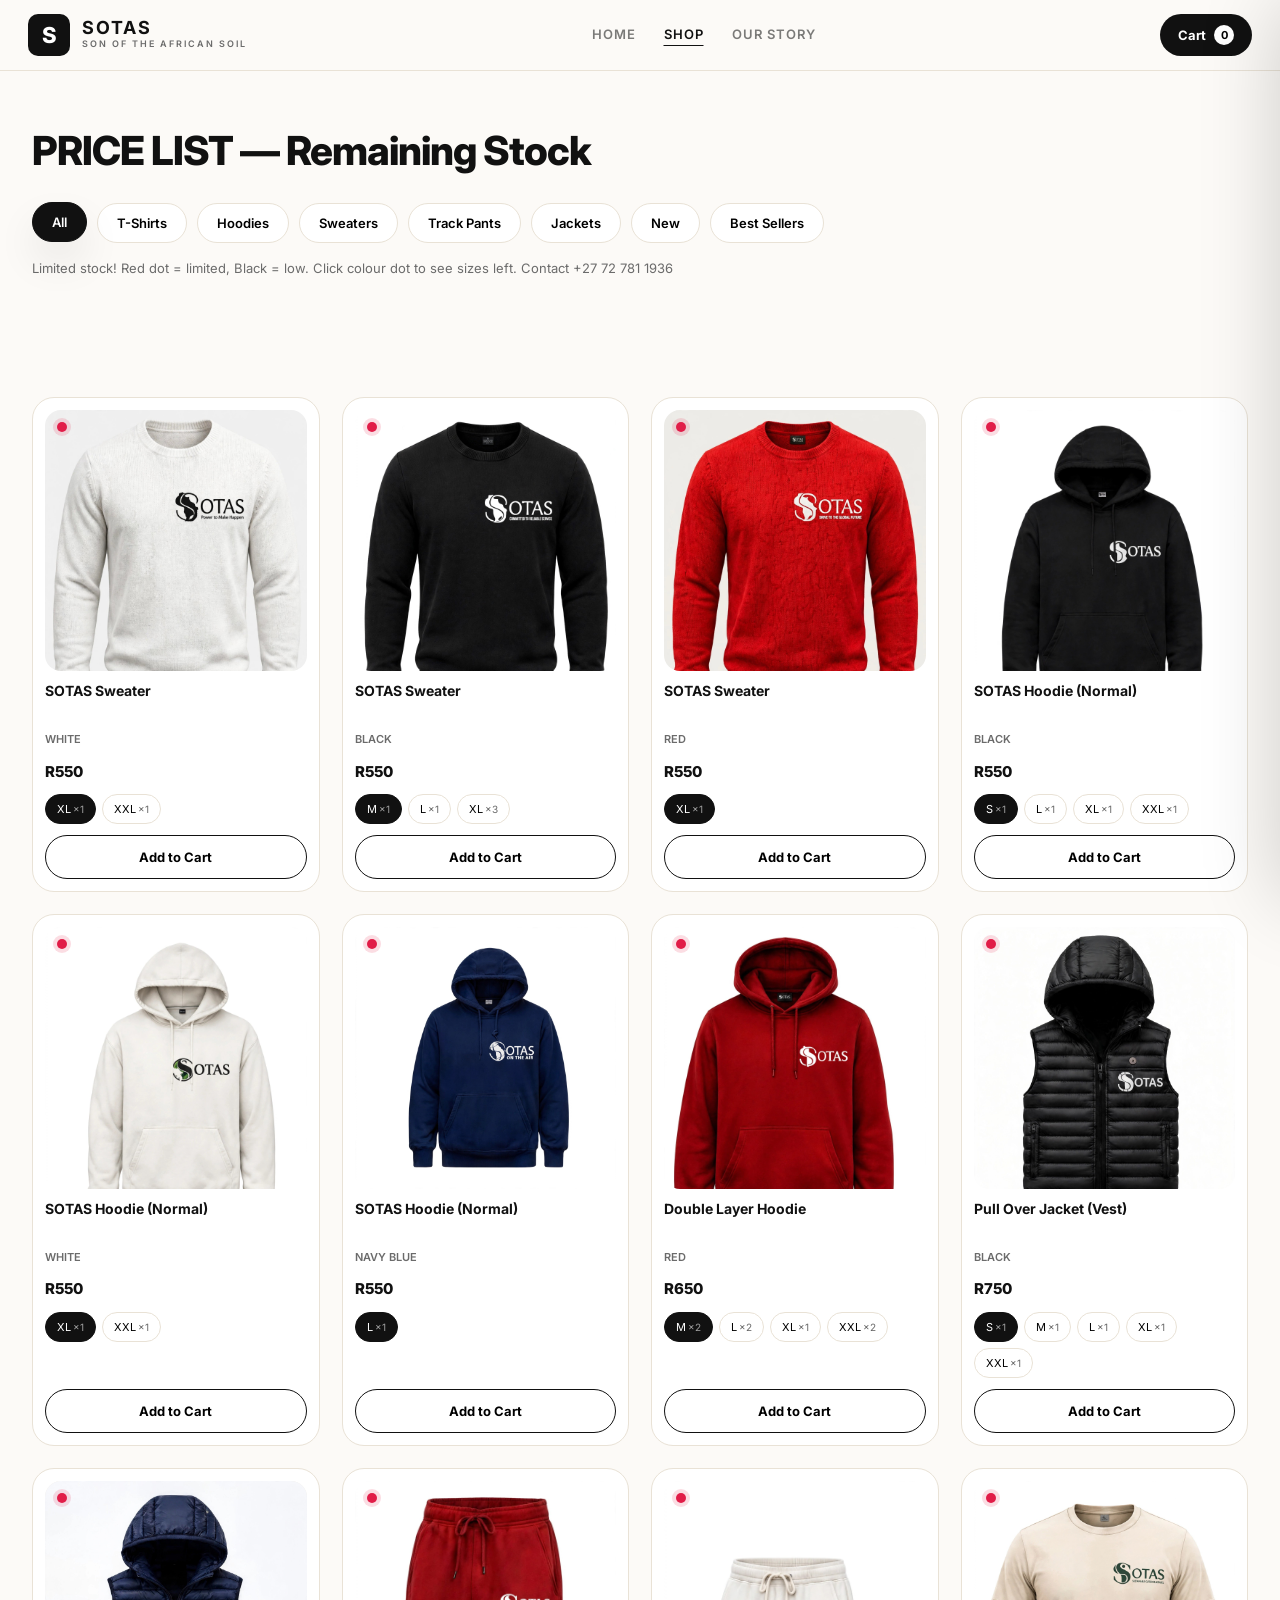
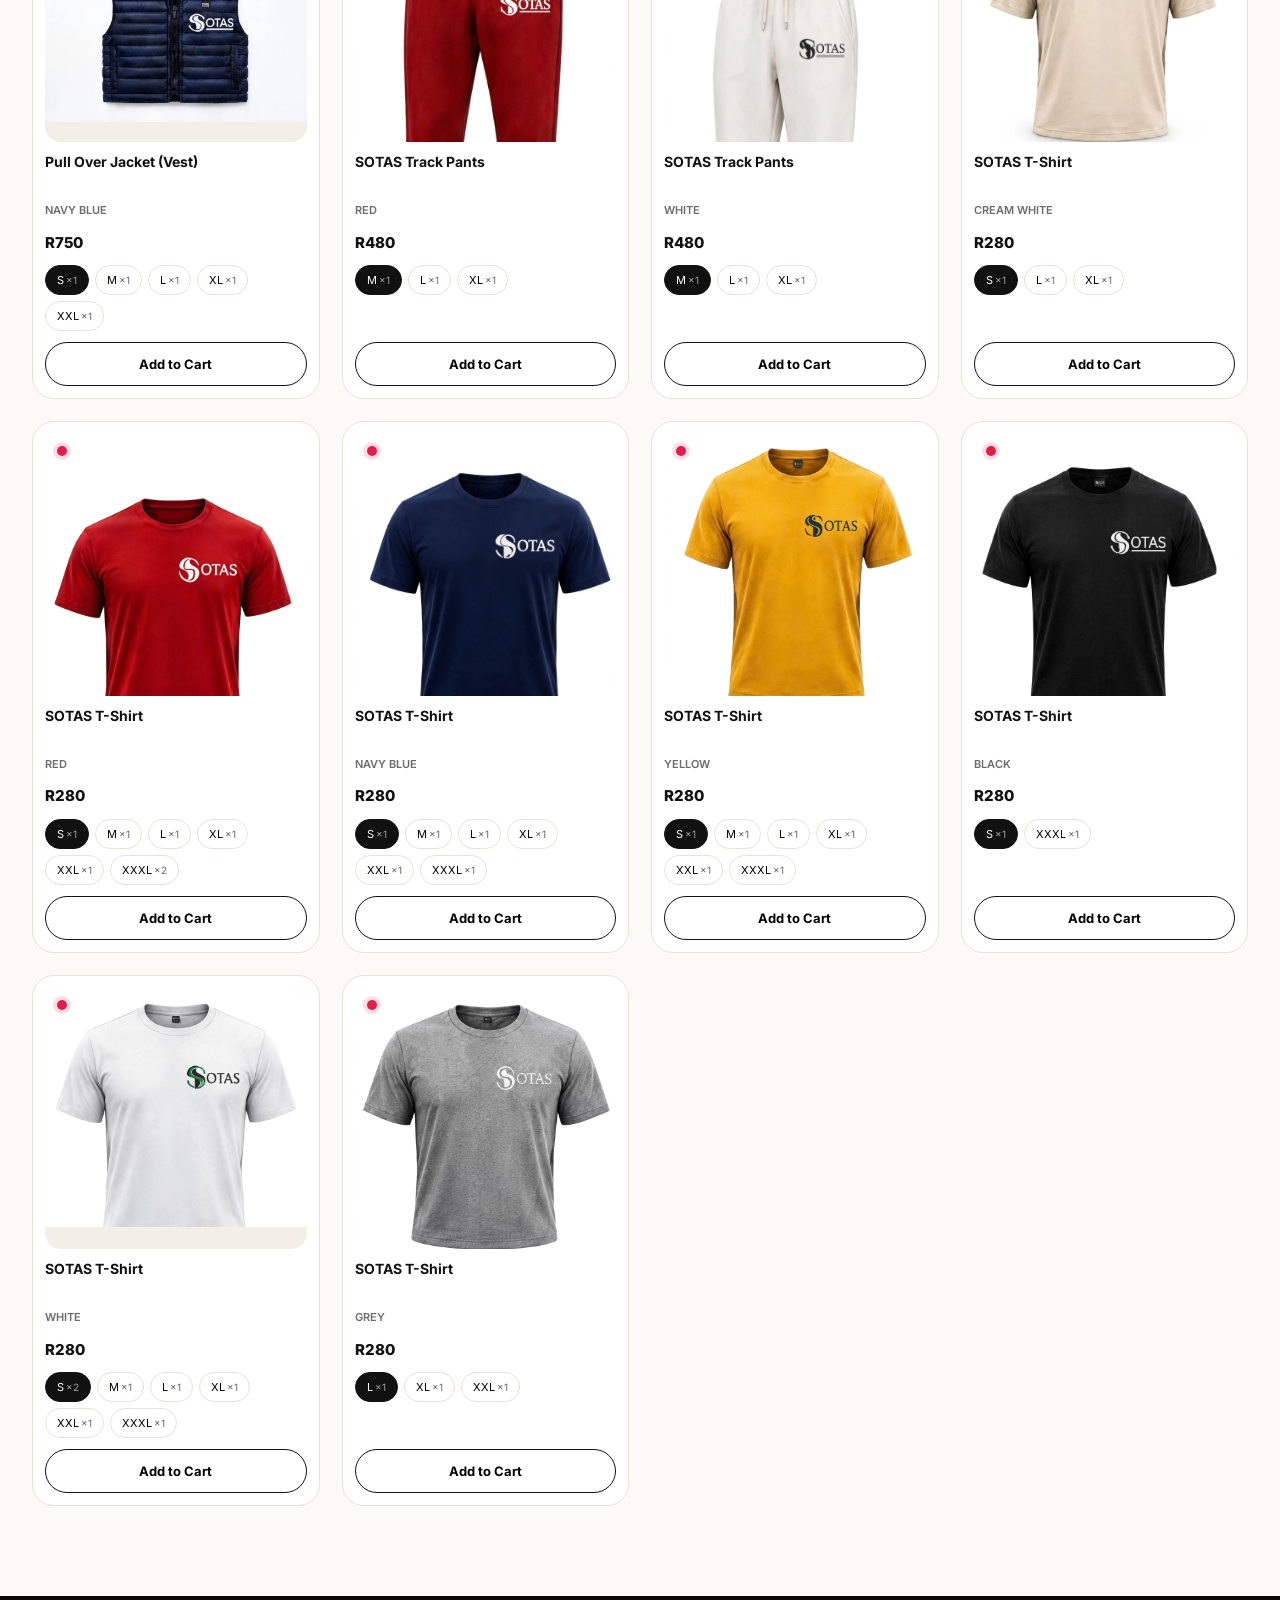
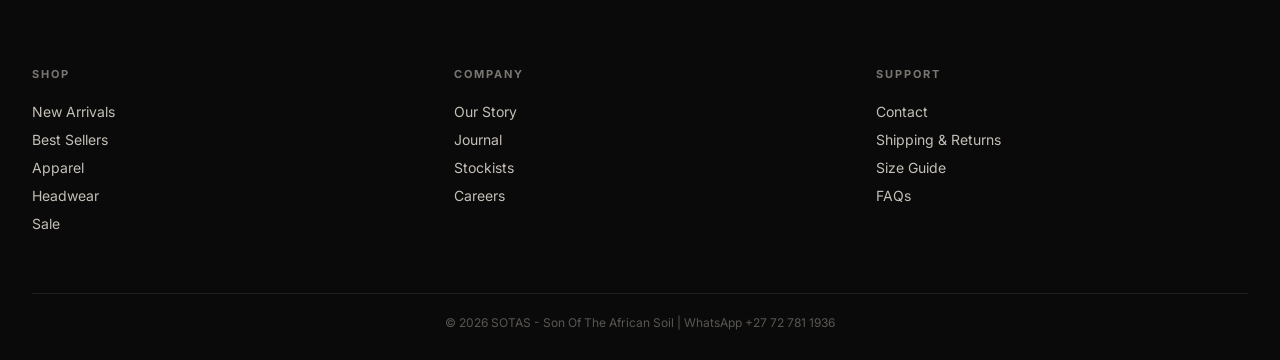
==== shop.html @ 0869ca59 "first commit" ====
<!DOCTYPE html>
<html lang="en">
<head>
<meta charset="UTF-8">
<meta name="viewport" content="width=device-width, initial-scale=1.0">
<title>Shop | SOTAS</title>
<link rel="stylesheet" href="css/styles.css">
<link href="https://fonts.googleapis.com/css2?family=Inter:wght@400;600;800&display=swap" rel="stylesheet">
</head>
<body>
<header class="navbar">
<div class="logo"><span class="logo-s">S</span><div><h1>SOTAS</h1><p>SON OF THE AFRICAN SOIL</p></div></div>
<nav><a href="index.html">Home</a><a href="shop.html" class="active">Shop</a><a href="index.html#story">Our Story</a></nav>
<button id="cartBtn" class="cart-btn">Cart <span id="cartCount">0</span></button>
</header>

<section class="shop-header">
<h2>PRICE LIST — Remaining Stock</h2>
<div class="filters">
<button class="filter-btn active" data-filter="all">All</button>
<button class="filter-btn" data-filter="tshirt">T-Shirts</button>
<button class="filter-btn" data-filter="hoodie">Hoodies</button>
<button class="filter-btn" data-filter="sweater">Sweaters</button>
<button class="filter-btn" data-filter="track">Track Pants</button>
<button class="filter-btn" data-filter="jacket">Jackets</button>
<button class="filter-btn" data-filter="new">New</button>
<button class="filter-btn" data-filter="best">Best Sellers</button>
</div>
<p class="stock-note">Limited stock! Red dot = limited, Black = low. Click colour dot to see sizes left. Contact +27 72 781 1936</p>
</section>

<section class="section"><div id="shopGrid" class="product-grid"></div></section>

<footer class="footer">
<div class="footer-grid">
<div><h4>SHOP</h4><button data-shop="new">New Arrivals</button><button data-shop="best">Best Sellers</button><button data-shop="apparel">Apparel</button><button data-shop="headwear">Headwear</button><button data-shop="sale">Sale</button></div>
<div><h4>COMPANY</h4><button data-company="story">Our Story</button><button data-company="journal">Journal</button><button data-company="stockists">Stockists</button><button data-company="careers">Careers</button></div>
<div><h4>SUPPORT</h4><button data-support="contact">Contact</button><button data-support="shipping">Shipping & Returns</button><button data-support="size">Size Guide</button><button data-support="faq" class="gold">FAQs</button></div>
</div>
<div class="footer-bottom"><p>© 2026 SOTAS - Son Of The African Soil | WhatsApp +27 72 781 1936</p></div>
</footer>

<div id="cartDrawer" class="cart-drawer">
<div class="cart-header"><h3>Your Cart</h3><button id="closeCart">✕</button></div>
<div class="cart-scroll"><div id="cartItems"></div></div>
<div class="cart-footer">
<div class="cart-total"><span>Total:</span><span id="cartTotal">R0</span></div>
<form id="checkoutForm" class="cart-form">
<h4>Customer Details</h4>
<input type="text" id="custName" placeholder="Full Name" required>
<input type="tel" id="custPhone" placeholder="Phone / WhatsApp" required>
<input type="email" id="custEmail" placeholder="Email" required>
<h4>Shipping</h4>
<input type="text" id="shipAddress" placeholder="Street Address" required>
<input type="text" id="shipCity" placeholder="City" required>
<select id="shipProvince" required><option value="">Province</option><option>Gauteng</option><option>Limpopo</option><option>Western Cape</option><option>KZN</option><option>Eastern Cape</option><option>Free State</option><option>Mpumalanga</option><option>North West</option><option>Northern Cape</option></select>
<input type="text" id="shipCode" placeholder="Postal Code" required>
<select id="shipMethod" required><option value="standard">Standard R80</option><option value="express">Express R150</option><option value="collect">Collect Free</option></select>
<button type="submit" class="btn-primary" style="width:100%">Place Order</button>
</form>
</div>
</div>
<div id="overlay" class="overlay"></div>

<script src="js/data.js"></script>
<script src="js/cart.js"></script>
<script src="js/app.js"></script>
</body>
</html>
---- css/styles.css ----
:root{
--bg:#fcfaf7;
--black:#111111;
--muted:#6b6b6b;
--line:#e9e2d6;
--gold:#c9a227;
--red:#e11d48;
--radius:20px;
--radius-lg:32px;
--shadow:0 20px 40px rgba(0,0,0,.08);
--shadow-lg:0 30px 80px rgba(0,0,0,.18);
}
*{box-sizing:border-box;margin:0;padding:0}
html{scroll-behavior:smooth}
body{
font-family:'Inter',system-ui,Arial,sans-serif;
background:var(--bg);
color:var(--black);
line-height:1.5;
overflow-x:hidden;
-webkit-font-smoothing:antialiased;
}
a{color:inherit;text-decoration:none;cursor:pointer}
button{font-family:inherit;cursor:pointer;border:0;background:none}
img{width:100%;display:block;object-fit:cover}

/* NAV */
.navbar{
position:sticky;top:0;z-index:50;
display:flex;align-items:center;justify-content:space-between;
padding:14px 28px;
background:rgba(252,250,247,.88);
backdrop-filter:blur(18px) saturate(1.2);
border-bottom:1px solid var(--line);
transition:.25s;
}
.navbar.scrolled{box-shadow:0 12px 40px rgba(0,0,0,.06)}
.logo{display:flex;align-items:center;gap:12px}
.logo-s{
width:42px;height:42px;display:grid;place-items:center;
background:var(--black);color:#fff;font-weight:800;font-size:22px;border-radius:10px;
}
.logo h1{font-size:18px;letter-spacing:2px;line-height:1}
.logo p{font-size:9px;letter-spacing:2px;color:var(--muted);font-weight:600}
.navbar nav{display:flex;gap:28px}
.navbar nav a{font-size:13px;font-weight:600;letter-spacing:1px;text-transform:uppercase;opacity:.55;transition:.2s}
.navbar nav a.active,.navbar nav a:hover{opacity:1;text-decoration:underline;text-underline-offset:6px}
.cart-btn{
background:var(--black);color:#fff;
padding:11px 18px;border-radius:999px;font-weight:700;font-size:13px;
display:flex;gap:8px;align-items:center;transition:.2s
}
.cart-btn:hover{transform:translateY(-1px);box-shadow:var(--shadow)}
#cartCount{background:#fff;color:#000;min-width:20px;height:20px;border-radius:999px;display:grid;place-items:center;font-size:11px}

.hero{
position:relative;
display:flex;
align-items:center;
min-height:88vh;
padding:0;
margin:0;
max-width:100%;
background-color:#000;
background-image:url('../images/sotas-single-bg.jpg');
background-position:center center;
background-size:85% auto;
background-repeat:no-repeat;
overflow:hidden;
isolation:isolate;
}
.hero::before{
content:"";
position:absolute;
inset:0;
background:linear-gradient(90deg, rgba(0,0,0,.82) 0%, rgba(0,0,0,.55) 50%, rgba(0,0,0,.15) 100%);
z-index:0;
pointer-events:none;
}
.hero-text{
position:relative;
z-index:2;
max-width:1280px;
width:100%;
margin:0 auto;
padding:100px 32px 70px;
}
.hero-visual{display:none !important}
.hero-img{display:none !important}
.navbar{
position:sticky;
top:0;
z-index:100;
background:rgba(252,250,247,.97) !important;
}
.hero-text h2{color:#fff !important;font-size:68px;line-height:.88;font-weight:800;letter-spacing:-2.5px;margin-top:18px}
.hero-text h2 span{color:#b8b3a8 !important;display:block;font-size:44px}
.hero-text .desc{color:#d8d3ca !important}
.hero-text .pill{background:rgba(255,255,255,.1);border-color:rgba(255,255,255,.18);color:#e9e2d6}
.hero-text .tag{background:rgba(255,255,255,.08);border-color:rgba(255,255,255,.14);color:#9a9590}
.hero-text .btn-primary{background:#fff !important;color:#111 !important;position:relative;z-index:3}
.hero-text .btn-outline{background:transparent !important;color:#fff !important;border-color:rgba(255,255,255,.28) !important;position:relative;z-index:3}
.hero-actions{position:relative;z-index:3}


/* HERO STRIP - FIXED TO MATCH VIDEO */
.hero-strip{
background:#0c0c0c;
padding:36px 0 50px;
margin-top:40px;
overflow:hidden;
position:relative;
border-top:1px solid #1a1a1a;
border-bottom:1px solid #1a1a1a;
}
.hero-strip::before{
content:"";
position:absolute;inset:0;
background:radial-gradient(600px circle at 20% 20%, rgba(201,162,39,.12), transparent 60%);
pointer-events:none;
}
.strip-track{
display:flex;
gap:22px;
padding:0 32px;
will-change:transform;
transition:transform .1s linear;
}
.strip-card{
min-width:380px;
flex:0 0 380px;
height:480px;
background:#131313;
border:1px solid #222;
border-radius:28px;
padding:14px;
position:relative;
overflow:hidden;
display:flex;
flex-direction:column;
box-shadow:0 20px 50px rgba(0,0,0,.5);
transition:transform .5s cubic-bezier(.2,.8,.2,1);
}
.strip-card:hover{transform:translateY(-8px) scale(1.02)}
.strip-card-img{
flex:1;
background:#f3eee6;
border-radius:20px;
overflow:hidden;
position:relative;
display:grid;
place-items:center;
}
.strip-card-img img{
width:100%;
height:100%;
object-fit:cover;
transition:transform .7s ease;
}
.strip-card:hover .strip-card-img img{transform:scale(1.06)}
.strip-card .label{
margin-top:14px;
display:flex;
justify-content:space-between;
align-items:center;
color:#fff;
padding:0 4px;
}
.strip-card .label b{font-size:12px;letter-spacing:1.5px;font-weight:800}
.strip-card .label span{font-size:11px;padding:6px 10px;border-radius:999px;background:#1e1e1e;border:1px solid #2a2a2a;color:#9a9590}
.strip-card .glow{
position:absolute;
bottom:-30px;
left:20%;
right:20%;
height:90px;
background:radial-gradient(ellipse at center, rgba(201,162,39,.28), transparent 70%);
filter:blur(16px);
pointer-events:none;
}

/* MARQUEE */
.marquee{
border-top:1px solid var(--line);
border-bottom:1px solid var(--line);
background:#fff;
overflow:hidden;
white-space:nowrap;
padding:16px 0;
position:relative;
z-index:2;
}
.marquee-inner{display:flex;animation:marquee 28s linear infinite;gap:0;width:max-content}
.marquee-item{font-size:13px;font-weight:800;letter-spacing:1.5px;text-transform:uppercase;padding:0 28px;display:flex;align-items:center;gap:12px;flex-shrink:0}
.marquee-item span.dot{width:6px;height:6px;border-radius:50%;background:var(--gold);display:inline-block;flex-shrink:0}
@keyframes marquee{0%{transform:translateX(0)}100%{transform:translateX(-50%)}}

/* MANIFESTO */
.manifesto{max-width:1280px;margin:0 auto;padding:110px 32px 60px;position:relative;overflow:hidden}
.big-bg-text{
position:absolute;top:30px;left:-10px;right:0;
font-size:22vw;font-weight:800;letter-spacing:-6px;
color:transparent;-webkit-text-stroke:1px #e9e2d6;
opacity:.35;pointer-events:none;line-height:.8;white-space:nowrap
}
.manifesto-grid{display:grid;grid-template-columns:1.15fr .85fr;gap:70px;position:relative;z-index:2}
.eyebrow{font-size:11px;letter-spacing:3px;color:var(--gold);font-weight:700}
.manifesto-left h3{font-size:46px;line-height:1.02;margin-top:14px;font-weight:800;letter-spacing:-1.2px}
.manifesto-left p{margin-top:18px;color:var(--muted);max-width:52ch;font-size:15px;line-height:1.75}
.manifesto-right{display:grid;grid-template-columns:150px 1fr;gap:18px;align-items:start}
.stats-card{background:#fff;border:1px solid var(--line);border-radius:20px;padding:20px;display:flex;flex-direction:column;gap:20px;box-shadow:var(--shadow)}
.stat b{display:block;font-size:22px;font-weight:800}
.stat span{font-size:11px;color:var(--muted);letter-spacing:.5px;text-transform:uppercase}
.testimonial-card{
background:#111;color:#f5f1e9;border-radius:20px;padding:22px;position:relative;overflow:hidden;box-shadow:var(--shadow-lg)
}
.testimonial-card p{font-size:14px;line-height:1.6;color:#d8d3ca}
.testimonial-card .author{margin-top:18px;display:flex;gap:10px;align-items:center}
.author-dot{width:30px;height:30px;border-radius:50%;background:var(--gold)}

/* RECENT */
.recent-section{background:#0f0f0f;color:#fff;padding:90px 32px;position:relative}
.recent-header{display:flex;justify-content:space-between;align-items:end;max-width:1280px;margin:0 auto 50px;gap:20px}
.recent-header h2{font-size:72px;font-weight:800;letter-spacing:-2.5px;line-height:.88}
.recent-header p{color:#9a9590;max-width:32ch;font-size:14px;line-height:1.5}
.stack{max-width:1280px;margin:0 auto;display:flex;flex-direction:column;gap:32px;position:relative}
.stack-card{
position:sticky;top:100px;
background:#161616;border:1px solid #242424;
border-radius:32px;overflow:hidden;
display:grid;grid-template-columns:300px 1fr 260px;
min-height:460px;box-shadow:0 40px 80px rgba(0,0,0,.5);
transition:transform .5s cubic-bezier(.2,.8,.2,1);
}
.stack-card:hover{transform:translateY(-6px) scale(1.01)}
.stack-left{padding:30px;border-right:1px solid #242424}
.stack-left .num{font-size:12px;color:var(--gold);letter-spacing:2px;font-weight:700}
.stack-left h4{font-size:28px;margin-top:12px;line-height:1.1;letter-spacing:-.5px}
.stack-left .price{margin-top:14px;font-weight:700;font-size:19px}
.stack-center{position:relative;background:#1c1c1c;overflow:hidden}
.stack-center img{width:100%;height:100%;object-fit:cover;transition:transform 1.2s ease}
.stack-card:hover .stack-center img{transform:scale(1.05)}
.stack-right{padding:30px;display:flex;flex-direction:column;gap:18px}
.stack-right .meta{font-size:11px;color:#9a9590;letter-spacing:1.5px;text-transform:uppercase;font-weight:700}

/* SECTIONS */
.section{max-width:1280px;margin:0 auto;padding:90px 32px}
.section-title{font-size:34px;font-weight:800;letter-spacing:-.8px;display:flex;align-items:center;gap:12px}
.product-grid{display:grid;grid-template-columns:repeat(4,1fr);gap:22px;margin-top:28px}
.shop-header{max-width:1280px;margin:0 auto;padding:50px 32px 0}
.shop-header h2{font-size:40px;font-weight:800;letter-spacing:-1px}
.filters{display:flex;flex-wrap:wrap;gap:10px;margin-top:22px}
.filter-btn{
padding:11px 19px;border:1px solid var(--line);border-radius:999px;
font-size:13px;font-weight:600;background:#fff;transition:.25s cubic-bezier(.2,.8,.2,1)
}
.filter-btn.active{background:var(--black);color:#fff;border-color:var(--black);box-shadow:var(--shadow);transform:translateY(-1px)}
.filter-btn:hover{transform:translateY(-1px)}
.stock-note{margin-top:16px;font-size:13px;color:var(--muted)}

/* PRODUCT CARD */
.product-card{
background:#fff;border:1px solid var(--line);border-radius:22px;
overflow:hidden;padding:12px;display:flex;flex-direction:column;gap:11px;
transition:.35s cubic-bezier(.2,.8,.2,1);position:relative
}
.product-card:hover{transform:translateY(-8px);box-shadow:var(--shadow-lg)}
.product-img-wrap{
position:relative;border-radius:16px;overflow:hidden;
background:#f3eee6;aspect-ratio:1;transition:.4s
}
.product-card:hover .product-img-wrap img{transform:scale(1.05)}
.product-img-wrap img{transition:transform .7s cubic-bezier(.2,.8,.2,1)}
.stock-dot{position:absolute;top:12px;left:12px;width:10px;height:10px;border-radius:50%;z-index:2}
.stock-dot.limited{background:var(--red);box-shadow:0 0 0 4px rgba(225,29,72,.15)}
.product-card h3{font-size:14px;font-weight:700;line-height:1.25;min-height:36px}
.price-row{display:flex;align-items:center;gap:8px}
.price{font-weight:800;font-size:15px}
.color-row{display:flex;align-items:center;gap:8px;flex-wrap:wrap;margin:2px 0}
.color-dot{
width:26px;height:26px;border-radius:50%;
border:2px solid transparent;cursor:pointer;position:relative;transition:.2s;
box-shadow:0 0 0 1px rgba(0,0,0,.12) inset
}
.color-dot.active{box-shadow:0 0 0 2px #fff, 0 0 0 4px #111}
.color-dot[style*="#FFFFFF"]{box-shadow:0 0 0 1px #ddd inset}
.color-dot[style*="#FFFFFF"].active{box-shadow:0 0 0 2px #fff, 0 0 0 4px #111, 0 0 0 1px #ddd inset}
.variant-meta{font-size:11px;color:#6b6b6b;font-weight:600;letter-spacing:.2px;margin-left:auto;max-width:140px;white-space:nowrap;overflow:hidden;text-overflow:ellipsis}
.sizes{display:flex;flex-wrap:wrap;gap:6px}
.size-pill{font-size:11px;padding:7px 11px;border:1px solid var(--line);border-radius:999px;background:#fff;transition:.2s}
.size-pill.active{background:var(--black);color:#fff;border-color:var(--black)}
.size-pill small{font-size:10px;opacity:.6;margin-left:2px}
.btn-add{
margin-top:auto;background:#fff;border:1.5px solid var(--black);
padding:13px;border-radius:999px;font-weight:700;font-size:13px;transition:.25s
}
.btn-add:hover{background:var(--black);color:#fff;transform:translateY(-1px)}

/* WHAT + PRICING + FAQ */
.what-section{display:grid;grid-template-columns:1fr 1fr;gap:20px;margin-top:28px}
.what-card{border:1px solid var(--line);border-radius:24px;overflow:hidden;background:#fff;padding:22px;box-shadow:var(--shadow)}
.pricing-grid{display:grid;grid-template-columns:repeat(3,1fr);gap:18px;margin-top:28px}
.pricing-card{border-radius:22px;padding:24px;background:#fff;border:1px solid var(--line);position:relative;overflow:hidden;box-shadow:var(--shadow)}
.pricing-card.dark{background:#111;color:#fff;border-color:#222}
.pricing-card .badge{font-size:10px;letter-spacing:1px;background:var(--gold);color:#111;padding:6px 10px;border-radius:999px;font-weight:800;display:inline-block;margin-bottom:12px}
.faq{margin-top:28px;display:flex;flex-direction:column;gap:12px}
.faq-item{border:1px solid var(--line);border-radius:16px;background:#fff;overflow:hidden;transition:.2s}
.faq-item:hover{border-color:#111}
.faq-q{width:100%;text-align:left;padding:20px 22px;display:flex;justify-content:space-between;align-items:center;font-weight:700;font-size:14px}
.faq-a{padding:0 22px 20px;font-size:14px;color:var(--muted);line-height:1.65;display:none}
.faq-item.open .faq-a{display:block}

/* CTA */
.cta-section{
background:#0f0f0f;color:#fff;border-radius:32px;
margin:50px auto;padding:70px 44px;max-width:1280px;position:relative;overflow:hidden
}
.cta-grid{display:grid;grid-template-columns:1.2fr .8fr;gap:50px;position:relative;z-index:2}
.cta-section h2{font-size:52px;line-height:.92;letter-spacing:-1.8px}
.cta-images{display:grid;grid-template-columns:1fr 1fr;gap:14px;opacity:.75}

/* FOOTER */
.footer{background:#0a0a0a;color:#fff;padding:70px 32px 28px;margin-top:0}
.footer-grid{max-width:1280px;margin:0 auto;display:grid;grid-template-columns:repeat(3,1fr);gap:50px}
.footer h4{font-size:11px;letter-spacing:2px;margin-bottom:20px;color:#7a7671}
.footer a,.footer button{display:block;font-size:14px;color:#d8d3ca;margin:11px 0;opacity:.9;text-align:left;transition:.2s}
.footer a:hover,.footer button:hover{color:#fff;transform:translateX(2px)}
.footer-bottom{border-top:1px solid #1e1e1e;margin-top:50px;padding-top:20px;text-align:center;font-size:12px;color:#5a5752}

/* CART */
.cart-drawer{
position:fixed;top:0;right:0;width:440px;max-width:94vw;height:100dvh;
background:#fff;z-index:9999;display:flex;flex-direction:column;
transform:translateX(105%);transition:transform .4s cubic-bezier(.2,.8,.2,1);
box-shadow:-24px 0 80px rgba(0,0,0,.18);border-radius:20px 0 0 20px;overflow:hidden
}
.cart-drawer.open{transform:translateX(0)}
.overlay{position:fixed;inset:0;background:rgba(0,0,0,.48);backdrop-filter:blur(2px);z-index:9998;opacity:0;pointer-events:none;transition:.3s}
.overlay.active{opacity:1;pointer-events:auto}
.cart-header{flex-shrink:0;display:flex;justify-content:space-between;align-items:center;padding:20px 22px;border-bottom:1px solid #f1f1f5}
.cart-header h3{font-size:16px;font-weight:700}
#closeCart{width:34px;height:34px;border-radius:50%;background:#f1f1f5;font-size:12px;font-weight:700}
.cart-scroll{flex:1;overflow-y:auto;min-height:0;padding:16px}
.cart-footer{border-top:1px solid #eee;padding:18px;background:#fafafa;overflow-y:auto;max-height:56vh}
.cart-total{display:flex;justify-content:space-between;font-weight:800;font-size:19px;margin-bottom:18px}
.cart-form{display:flex;flex-direction:column;gap:11px}
.cart-form h4{font-size:11px;letter-spacing:.8px;text-transform:uppercase;color:#6b7280;font-weight:700;margin-top:8px}
.cart-form input,.cart-form select{width:100%;height:46px;padding:0 15px;border:1px solid #e5e7eb;border-radius:12px;font-size:13px;background:#fff;outline:none;transition:.2s}
.cart-form input:focus,.cart-form select:focus{border-color:#111;box-shadow:0 0 0 3px rgba(0,0,0,.06)}
.cart-item{display:flex;gap:12px;padding:14px;border:1px solid #eee;border-radius:18px;margin-bottom:12px;background:#fff}
.cart-item img{width:66px;height:66px;object-fit:cover;border-radius:12px;flex-shrink:0}

/* MODAL */
.sotas-modal{position:fixed;inset:0;z-index:80;display:grid;place-items:center;padding:20px}
.sotas-modal-backdrop{position:absolute;inset:0;background:rgba(0,0,0,.55);backdrop-filter:blur(4px)}
.sotas-modal-card{position:relative;background:#fff;border-radius:22px;padding:26px;max-width:480px;width:100%;box-shadow:var(--shadow-lg)}

/* REVEAL - SMOOTH LIKE VIDEO */
.reveal{opacity:0;transform:translateY(40px) scale(.97);transition:1s cubic-bezier(.2,.8,.2,1)}
.reveal.in{opacity:1;transform:translateY(0) scale(1)}

@media(max-width:1080px){
.hero{grid-template-columns:1fr;gap:28px}
.hero-img{transform:none;aspect-ratio:16/10}
.manifesto-grid{grid-template-columns:1fr}
.stack-card{grid-template-columns:1fr;min-height:auto}
.product-grid{grid-template-columns:repeat(3,1fr)}
.pricing-grid{grid-template-columns:1fr}
.cta-grid{grid-template-columns:1fr}
.strip-card{min-width:320px;flex-basis:320px;height:420px}
}
@media(max-width:720px){
.product-grid{grid-template-columns:1fr 1fr;gap:14px}
.navbar{padding:12px 16px}
.section,.shop-header,.manifesto,.recent-section{padding-left:18px;padding-right:18px}
.hero{min-height:88vh} .hero::after{width:100%;height:56%;top:auto;bottom:0;right:0;transform:none;background-size:92% auto;background-position:center bottom;opacity:.18} .hero-text{padding:28px 18px 36px} .hero-text h2{font-size:36px;line-height:.92} .hero-text h2 span{font-size:26px}
.recent-header{flex-direction:column;align-items:start}
.recent-header h2{font-size:44px}
.strip-track{padding:0 18px}
.cta-section{margin:24px 18px;padding:36px 22px}
}
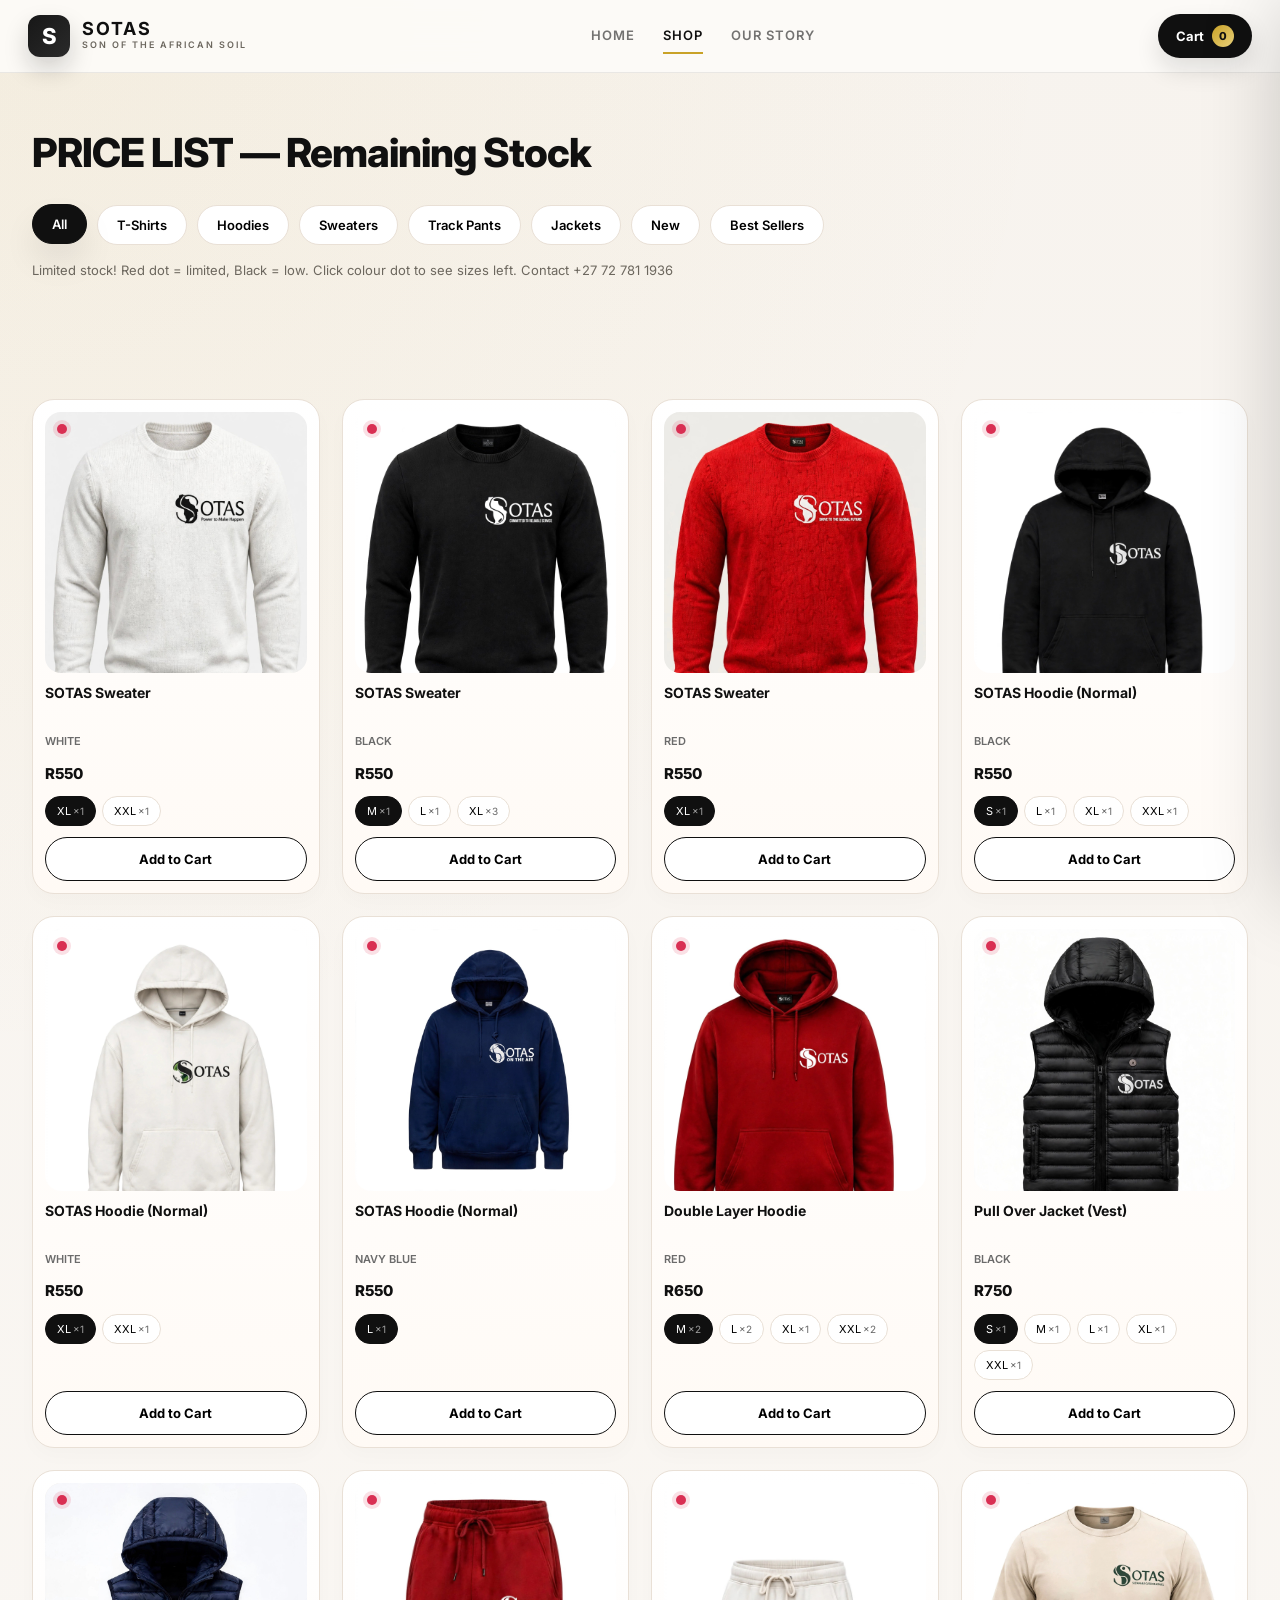
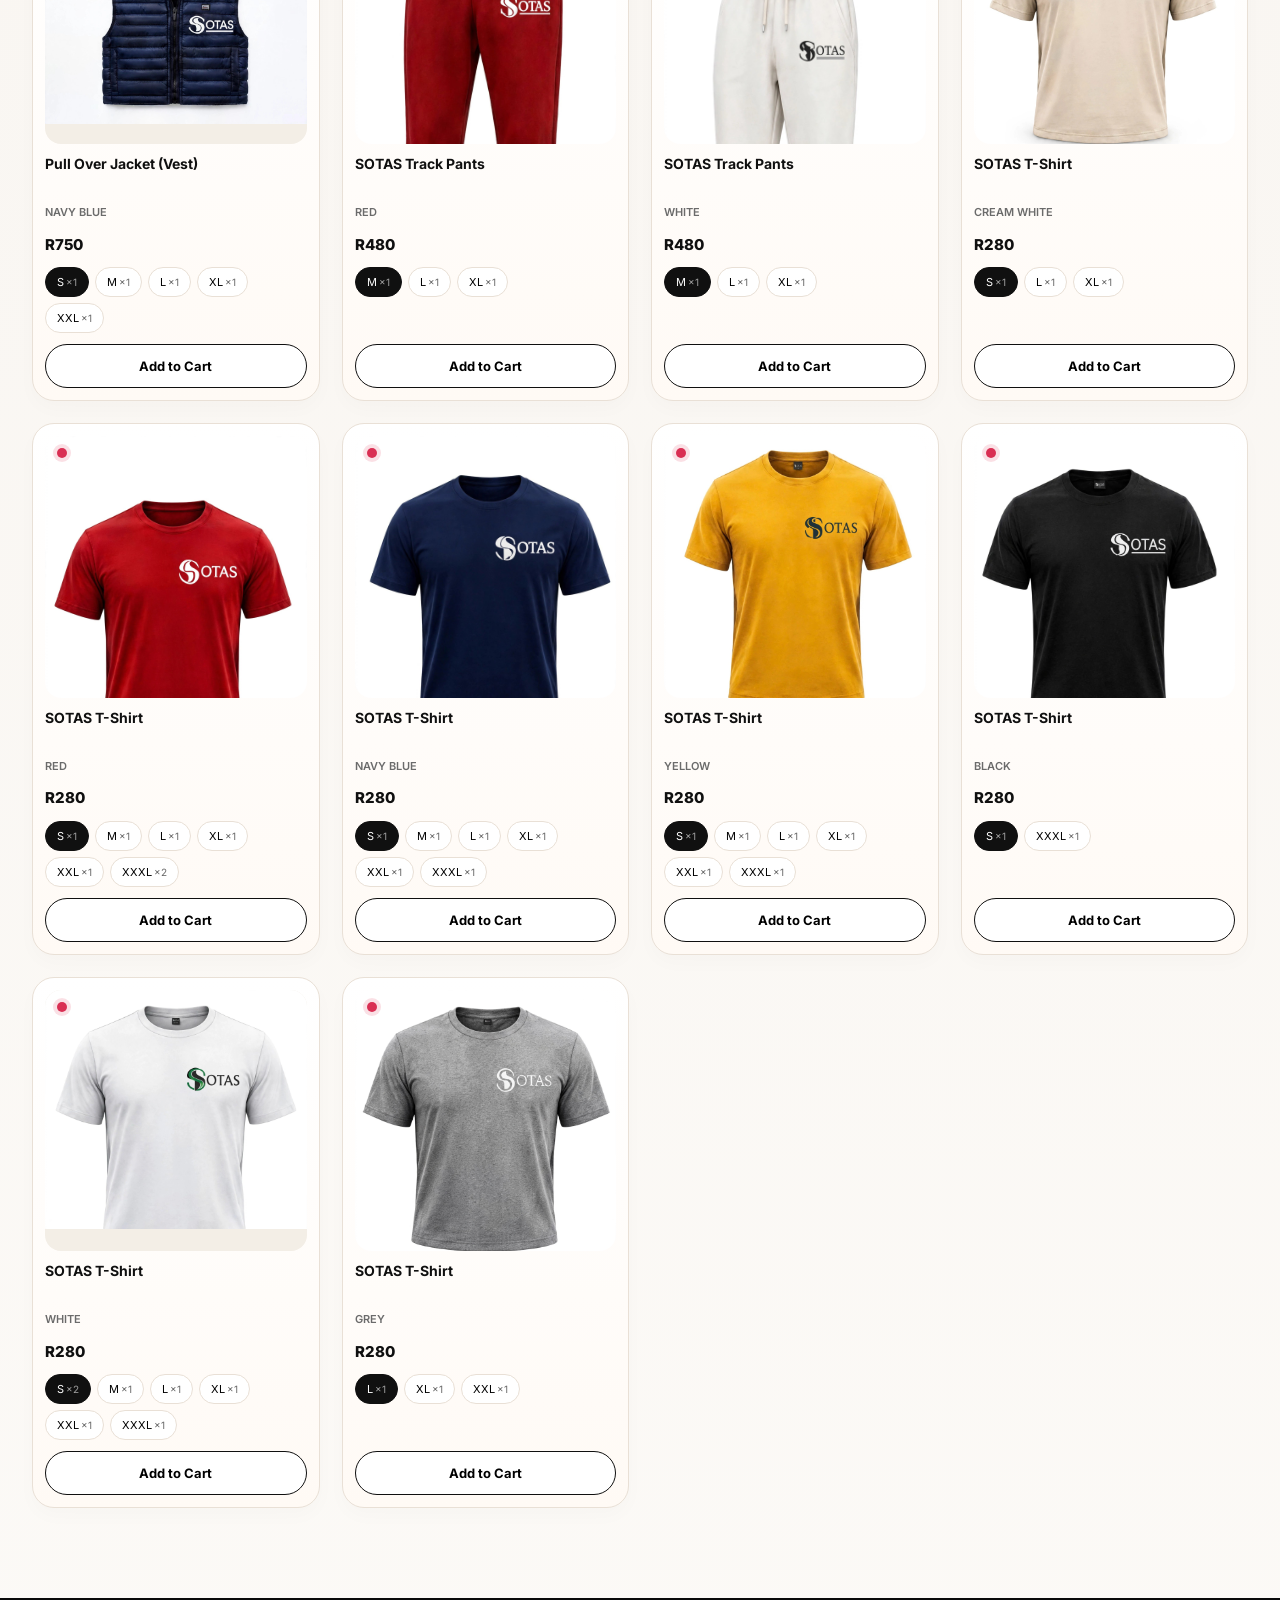
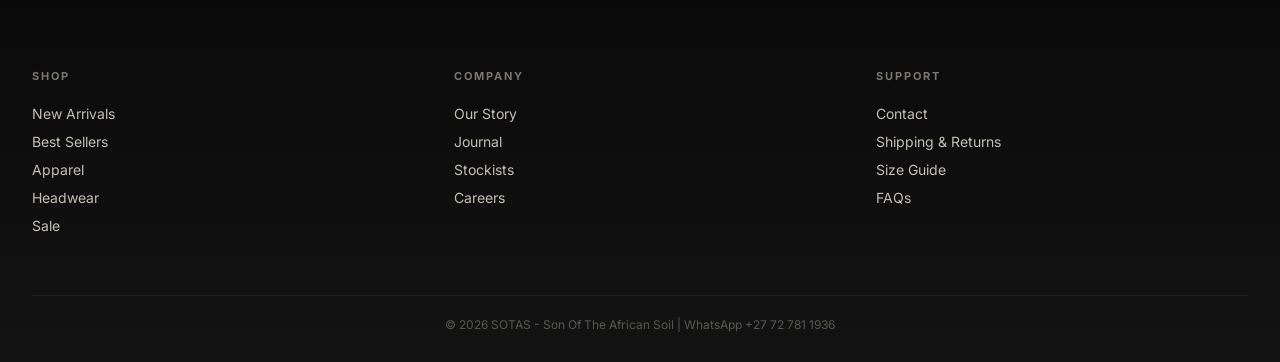
==== commit 3cb197e2: "updated 2 November" ====
--- a/shop.html
+++ b/shop.html
@@ -3,6 +3,7 @@
 <head>
 <meta charset="UTF-8">
 <meta name="viewport" content="width=device-width, initial-scale=1.0">
+<meta name="description" content="Shop the latest SOTAS drops: hoodies, sweaters, track pants, and tees. Limited stock, sizes S to 4XL, nationwide delivery.">
 <title>Shop | SOTAS</title>
 <link rel="stylesheet" href="css/styles.css">
 <link href="https://fonts.googleapis.com/css2?family=Inter:wght@400;600;800&display=swap" rel="stylesheet">
--- a/css/styles.css
+++ b/css/styles.css
@@ -1,21 +1,26 @@
 
 :root{
---bg:#fcfaf7;
---black:#111111;
---muted:#6b6b6b;
---line:#e9e2d6;
+--bg:#f7f3ee;
+--panel:#fffdfb;
+--black:#101010;
+--black-soft:#171717;
+--muted:#6c675e;
+--line:#e9e0d6;
 --gold:#c9a227;
---red:#e11d48;
+--gold-soft:#f7e7b2;
+--red:#d92f53;
 --radius:20px;
 --radius-lg:32px;
---shadow:0 20px 40px rgba(0,0,0,.08);
---shadow-lg:0 30px 80px rgba(0,0,0,.18);
+--shadow:0 18px 32px rgba(16,16,16,.08);
+--shadow-lg:0 30px 80px rgba(16,16,16,.18);
 }
 *{box-sizing:border-box;margin:0;padding:0}
 html{scroll-behavior:smooth}
 body{
 font-family:'Inter',system-ui,Arial,sans-serif;
-background:var(--bg);
+background:
+  radial-gradient(circle at top left, rgba(201,162,39,.08), transparent 28%),
+  linear-gradient(180deg, #f7f3ee 0%, #fcfaf7 100%);
 color:var(--black);
 line-height:1.5;
 overflow-x:hidden;
@@ -24,35 +29,53 @@
 a{color:inherit;text-decoration:none;cursor:pointer}
 button{font-family:inherit;cursor:pointer;border:0;background:none}
 img{width:100%;display:block;object-fit:cover}
+.btn-primary,
+.btn-outline{
+  display:inline-flex;align-items:center;justify-content:center;
+  padding:14px 22px;border-radius:999px;font-weight:700;font-size:13px;
+  transition:all .25s ease;letter-spacing:.04em;text-transform:uppercase;
+}
+.btn-primary{
+  background:linear-gradient(135deg, var(--gold) 0%, #d8b340 100%);
+  color:#17160d;box-shadow:0 16px 32px rgba(201,162,39,.25);
+}
+.btn-primary:hover{transform:translateY(-2px);box-shadow:0 18px 36px rgba(201,162,39,.3)}
+.btn-outline{
+  background:transparent;color:var(--black);border:1px solid rgba(16,16,16,.18);
+}
+.btn-outline:hover{background:var(--black);color:#fff;border-color:var(--black)}
 
 /* NAV */
 .navbar{
 position:sticky;top:0;z-index:50;
 display:flex;align-items:center;justify-content:space-between;
 padding:14px 28px;
-background:rgba(252,250,247,.88);
+background:rgba(247,243,238,.9);
 backdrop-filter:blur(18px) saturate(1.2);
-border-bottom:1px solid var(--line);
+border-bottom:1px solid rgba(17,17,17,.08);
 transition:.25s;
 }
-.navbar.scrolled{box-shadow:0 12px 40px rgba(0,0,0,.06)}
+.navbar.scrolled{box-shadow:0 14px 42px rgba(16,16,16,.08)}
 .logo{display:flex;align-items:center;gap:12px}
 .logo-s{
 width:42px;height:42px;display:grid;place-items:center;
-background:var(--black);color:#fff;font-weight:800;font-size:22px;border-radius:10px;
+background:linear-gradient(135deg, #171717 0%, #2a2a2a 100%);color:#fff;font-weight:800;font-size:22px;border-radius:12px;
+box-shadow:0 12px 24px rgba(16,16,16,.18);
 }
 .logo h1{font-size:18px;letter-spacing:2px;line-height:1}
 .logo p{font-size:9px;letter-spacing:2px;color:var(--muted);font-weight:600}
 .navbar nav{display:flex;gap:28px}
-.navbar nav a{font-size:13px;font-weight:600;letter-spacing:1px;text-transform:uppercase;opacity:.55;transition:.2s}
-.navbar nav a.active,.navbar nav a:hover{opacity:1;text-decoration:underline;text-underline-offset:6px}
+.navbar nav a{font-size:13px;font-weight:600;letter-spacing:1px;text-transform:uppercase;opacity:.58;transition:.2s;position:relative}
+.navbar nav a::after{content:"";position:absolute;left:0;bottom:-8px;width:100%;height:2px;background:var(--gold);opacity:0;transform:scaleX(.5);transition:.2s}
+.navbar nav a.active,.navbar nav a:hover{opacity:1}
+.navbar nav a.active::after,.navbar nav a:hover::after{opacity:1;transform:scaleX(1)}
 .cart-btn{
 background:var(--black);color:#fff;
 padding:11px 18px;border-radius:999px;font-weight:700;font-size:13px;
-display:flex;gap:8px;align-items:center;transition:.2s
-}
-.cart-btn:hover{transform:translateY(-1px);box-shadow:var(--shadow)}
-#cartCount{background:#fff;color:#000;min-width:20px;height:20px;border-radius:999px;display:grid;place-items:center;font-size:11px}
+display:flex;gap:8px;align-items:center;transition:.2s;box-shadow:0 12px 24px rgba(16,16,16,.12)
+}
+.cart-btn:hover{transform:translateY(-1px);box-shadow:0 16px 32px rgba(16,16,16,.18)}
+#cartCount{background:linear-gradient(135deg, var(--gold) 0%, #edd57d 100%);color:#111;min-width:22px;height:22px;border-radius:50%;display:grid;place-items:center;font-size:11px;font-weight:800}
 
 .hero{
 position:relative;
@@ -62,10 +85,10 @@
 padding:0;
 margin:0;
 max-width:100%;
-background-color:#000;
+background-color:#070707;
 background-image:url('../images/sotas-single-bg.jpg');
-background-position:center center;
-background-size:85% auto;
+background-position:92% center;
+background-size:52% auto;
 background-repeat:no-repeat;
 overflow:hidden;
 isolation:isolate;
@@ -78,6 +101,20 @@
 z-index:0;
 pointer-events:none;
 }
+.hero::after{
+content:"";
+position:absolute;
+right:0;top: 50px;
+transform:translateY(-50px);
+width: 55px;height: 85%;
+background:inherit;
+background-position:92% center;
+background-size:88% auto;
+opacity: .18;
+pointer-events:none;
+z-index:0;
+}
+
 .hero-text{
 position:relative;
 z-index:2;
@@ -94,13 +131,13 @@
 z-index:100;
 background:rgba(252,250,247,.97) !important;
 }
-.hero-text h2{color:#fff !important;font-size:68px;line-height:.88;font-weight:800;letter-spacing:-2.5px;margin-top:18px}
-.hero-text h2 span{color:#b8b3a8 !important;display:block;font-size:44px}
-.hero-text .desc{color:#d8d3ca !important}
-.hero-text .pill{background:rgba(255,255,255,.1);border-color:rgba(255,255,255,.18);color:#e9e2d6}
-.hero-text .tag{background:rgba(255,255,255,.08);border-color:rgba(255,255,255,.14);color:#9a9590}
-.hero-text .btn-primary{background:#fff !important;color:#111 !important;position:relative;z-index:3}
-.hero-text .btn-outline{background:transparent !important;color:#fff !important;border-color:rgba(255,255,255,.28) !important;position:relative;z-index:3}
+.hero-text h2{color:#fff !important; font-size:64px; line-height:.88; font-weight:800; letter-spacing:-2.8px; margin-top:18px; text-shadow:0 18px 36px rgba(0,0,0,.26);}
+.hero-text h2 span{color:#d9d3c9 !important; display:block; font-size:42px; font-weight:400; font-style:italic; margin-top:10px;}
+.hero-text .desc{color:#d5d0c8 !important; font-size:15.5px; line-height:1.7; max-width:44ch; margin-top:20px;}
+.hero-text .pill{background:rgba(255,255,255,.07); border:1px solid rgba(255,255,255,.14); color:#e4dfd2; font-size:9px; letter-spacing:1.3px; font-weight:700; backdrop-filter:blur(8px); padding:9px 14px; border-radius:999px;}
+.hero-text .tag{background:rgba(255,255,255,.06); border:1px solid rgba(255,255,255,.12); color:#d8d1c5; font-size:11px; padding:7px 12px; backdrop-filter:blur(4px); border-radius:999px;}
+.hero-text .btn-primary{ background:linear-gradient(135deg, #f7e7b2 0%, #d4b55a 100%) !important; color:#111 !important; padding:15px 26px !important; border-radius:999px; font-weight:700; box-shadow:0 18px 36px rgba(201,162,39,.28); }
+.hero-text .btn-outline{ background:transparent !important; color:#fff !important; border:1px solid rgba(255,255,255,.22) !important; padding:15px 26px !important; }
 .hero-actions{position:relative;z-index:3}
 
 
@@ -209,15 +246,16 @@
 .manifesto-left h3{font-size:46px;line-height:1.02;margin-top:14px;font-weight:800;letter-spacing:-1.2px}
 .manifesto-left p{margin-top:18px;color:var(--muted);max-width:52ch;font-size:15px;line-height:1.75}
 .manifesto-right{display:grid;grid-template-columns:150px 1fr;gap:18px;align-items:start}
-.stats-card{background:#fff;border:1px solid var(--line);border-radius:20px;padding:20px;display:flex;flex-direction:column;gap:20px;box-shadow:var(--shadow)}
+.stats-card{background:linear-gradient(180deg, #fff 0%, #faf5ef 100%);border:1px solid var(--line);border-radius:20px;padding:20px;display:flex;flex-direction:column;gap:20px;box-shadow:var(--shadow)}
 .stat b{display:block;font-size:22px;font-weight:800}
 .stat span{font-size:11px;color:var(--muted);letter-spacing:.5px;text-transform:uppercase}
 .testimonial-card{
-background:#111;color:#f5f1e9;border-radius:20px;padding:22px;position:relative;overflow:hidden;box-shadow:var(--shadow-lg)
-}
+background:linear-gradient(135deg, #111 0%, #1a1a1a 100%);color:#f5f1e9;border-radius:20px;padding:22px;position:relative;overflow:hidden;box-shadow:var(--shadow-lg)
+}
+.testimonial-card::before{content:"“";position:absolute;right:18px;top:14px;font-size:68px;color:rgba(255,255,255,.06);font-family:Georgia,serif}
 .testimonial-card p{font-size:14px;line-height:1.6;color:#d8d3ca}
 .testimonial-card .author{margin-top:18px;display:flex;gap:10px;align-items:center}
-.author-dot{width:30px;height:30px;border-radius:50%;background:var(--gold)}
+.author-dot{width:30px;height:30px;border-radius:50%;background:linear-gradient(135deg, var(--gold) 0%, #e0c56d 100%);box-shadow:0 10px 20px rgba(201,162,39,.25)}
 
 /* RECENT */
 .recent-section{background:#0f0f0f;color:#fff;padding:90px 32px;position:relative}
@@ -247,6 +285,7 @@
 /* SECTIONS */
 .section{max-width:1280px;margin:0 auto;padding:90px 32px}
 .section-title{font-size:34px;font-weight:800;letter-spacing:-.8px;display:flex;align-items:center;gap:12px}
+.section-title .count{font-size:12px;padding:8px 10px;border-radius:999px;background:var(--gold-soft);border:1px solid rgba(201,162,39,.2);color:#5b4c14;font-weight:700;letter-spacing:.06em;text-transform:uppercase}
 .product-grid{display:grid;grid-template-columns:repeat(4,1fr);gap:22px;margin-top:28px}
 .shop-header{max-width:1280px;margin:0 auto;padding:50px 32px 0}
 .shop-header h2{font-size:40px;font-weight:800;letter-spacing:-1px}
@@ -261,11 +300,11 @@
 
 /* PRODUCT CARD */
 .product-card{
-background:#fff;border:1px solid var(--line);border-radius:22px;
+background:linear-gradient(180deg, #fff 0%, #fffaf5 100%);border:1px solid var(--line);border-radius:22px;
 overflow:hidden;padding:12px;display:flex;flex-direction:column;gap:11px;
-transition:.35s cubic-bezier(.2,.8,.2,1);position:relative
-}
-.product-card:hover{transform:translateY(-8px);box-shadow:var(--shadow-lg)}
+transition:.35s cubic-bezier(.2,.8,.2,1);position:relative;box-shadow:0 8px 20px rgba(16,16,16,.02)
+}
+.product-card:hover{transform:translateY(-8px);box-shadow:0 26px 48px rgba(16,16,16,.12)}
 .product-img-wrap{
 position:relative;border-radius:16px;overflow:hidden;
 background:#f3eee6;aspect-ratio:1;transition:.4s
@@ -273,7 +312,7 @@
 .product-card:hover .product-img-wrap img{transform:scale(1.05)}
 .product-img-wrap img{transition:transform .7s cubic-bezier(.2,.8,.2,1)}
 .stock-dot{position:absolute;top:12px;left:12px;width:10px;height:10px;border-radius:50%;z-index:2}
-.stock-dot.limited{background:var(--red);box-shadow:0 0 0 4px rgba(225,29,72,.15)}
+.stock-dot.limited{background:var(--red);box-shadow:0 0 0 4px rgba(217,47,83,.15)}
 .product-card h3{font-size:14px;font-weight:700;line-height:1.25;min-height:36px}
 .price-row{display:flex;align-items:center;gap:8px}
 .price{font-weight:800;font-size:15px}
@@ -292,36 +331,50 @@
 .size-pill.active{background:var(--black);color:#fff;border-color:var(--black)}
 .size-pill small{font-size:10px;opacity:.6;margin-left:2px}
 .btn-add{
-margin-top:auto;background:#fff;border:1.5px solid var(--black);
-padding:13px;border-radius:999px;font-weight:700;font-size:13px;transition:.25s
+margin-top:auto;background:#fff;border:1.5px solid var(--black);padding:13px;border-radius:999px;font-weight:700;font-size:13px;transition:.25s
 }
 .btn-add:hover{background:var(--black);color:#fff;transform:translateY(-1px)}
 
 /* WHAT + PRICING + FAQ */
 .what-section{display:grid;grid-template-columns:1fr 1fr;gap:20px;margin-top:28px}
 .what-card{border:1px solid var(--line);border-radius:24px;overflow:hidden;background:#fff;padding:22px;box-shadow:var(--shadow)}
+.brand-proof{max-width:1280px;margin:0 auto;padding:0 32px 28px}
+.brand-proof-header{max-width:640px;margin-bottom:24px}
+.brand-proof-header h3{font-size:42px;line-height:1.02;letter-spacing:-1.2px}
+.brand-proof-grid{display:grid;grid-template-columns:repeat(3,1fr);gap:22px}
+.proof-card{background:linear-gradient(180deg, #fff 0%, #fffaf5 100%);border:1px solid var(--line);border-radius:24px;padding:24px;box-shadow:var(--shadow)}
+.proof-icon{display:inline-flex;align-items:center;justify-content:center;width:42px;height:42px;border-radius:12px;background:var(--gold-soft);color:#4f4314;font-size:12px;font-weight:800;letter-spacing:.12em}
+.proof-card h4{margin-top:18px;font-size:22px;letter-spacing:-.4px}
+.proof-card p{margin-top:10px;color:var(--muted);line-height:1.65}
+.review-strip{display:grid;grid-template-columns:repeat(3, minmax(180px, 1fr));gap:14px;margin-top:28px}
+.review-pill{display:flex;align-items:center;justify-content:space-between;gap:14px;padding:18px 20px;border-radius:18px;background:#111;color:#f4efe9;border:1px solid rgba(255,255,255,.04)}
+.review-pill strong{font-size:24px;letter-spacing:-.5px}
+.review-pill span{font-size:11px;letter-spacing:.12em;text-transform:uppercase;color:#c7c0b6}
 .pricing-grid{display:grid;grid-template-columns:repeat(3,1fr);gap:18px;margin-top:28px}
-.pricing-card{border-radius:22px;padding:24px;background:#fff;border:1px solid var(--line);position:relative;overflow:hidden;box-shadow:var(--shadow)}
-.pricing-card.dark{background:#111;color:#fff;border-color:#222}
-.pricing-card .badge{font-size:10px;letter-spacing:1px;background:var(--gold);color:#111;padding:6px 10px;border-radius:999px;font-weight:800;display:inline-block;margin-bottom:12px}
+.pricing-card{border-radius:22px;padding:24px;background:linear-gradient(180deg, #fff 0%, #fffaf5 100%);border:1px solid var(--line);position:relative;overflow:hidden;box-shadow:var(--shadow)}
+.pricing-card.dark{background:linear-gradient(135deg, #111 0%, #1a1a1a 100%);color:#fff;border-color:#222}
+.pricing-card .badge{font-size:10px;letter-spacing:1px;background:linear-gradient(135deg, var(--gold) 0%, #e4c767 100%);color:#111;padding:6px 10px;border-radius:999px;font-weight:800;display:inline-block;margin-bottom:12px}
 .faq{margin-top:28px;display:flex;flex-direction:column;gap:12px}
 .faq-item{border:1px solid var(--line);border-radius:16px;background:#fff;overflow:hidden;transition:.2s}
 .faq-item:hover{border-color:#111}
 .faq-q{width:100%;text-align:left;padding:20px 22px;display:flex;justify-content:space-between;align-items:center;font-weight:700;font-size:14px}
+.faq-q span{display:inline-grid;place-items:center;width:24px;height:24px;border-radius:50%;background:#f5efe8;color:var(--black);font-size:20px;line-height:1}
 .faq-a{padding:0 22px 20px;font-size:14px;color:var(--muted);line-height:1.65;display:none}
 .faq-item.open .faq-a{display:block}
 
 /* CTA */
 .cta-section{
-background:#0f0f0f;color:#fff;border-radius:32px;
-margin:50px auto;padding:70px 44px;max-width:1280px;position:relative;overflow:hidden
-}
+background:linear-gradient(135deg, #111 0%, #171717 100%);color:#fff;border-radius:32px;
+margin:50px auto;padding:70px 44px;max-width:1280px;position:relative;overflow:hidden;box-shadow:0 32px 60px rgba(16,16,16,.18)
+}
+.cta-section::before{content:"";position:absolute;inset:0;background:radial-gradient(circle at top right, rgba(201,162,39,.18), transparent 35%);pointer-events:none}
 .cta-grid{display:grid;grid-template-columns:1.2fr .8fr;gap:50px;position:relative;z-index:2}
 .cta-section h2{font-size:52px;line-height:.92;letter-spacing:-1.8px}
-.cta-images{display:grid;grid-template-columns:1fr 1fr;gap:14px;opacity:.75}
+.cta-images{display:grid;grid-template-columns:1fr 1fr;gap:14px;opacity:.9}
+.cta-images img{border:1px solid rgba(255,255,255,.1);box-shadow:0 18px 32px rgba(0,0,0,.2)}
 
 /* FOOTER */
-.footer{background:#0a0a0a;color:#fff;padding:70px 32px 28px;margin-top:0}
+.footer{background:linear-gradient(180deg, #0a0a0a 0%, #131313 100%);color:#fff;padding:70px 32px 28px;margin-top:0}
 .footer-grid{max-width:1280px;margin:0 auto;display:grid;grid-template-columns:repeat(3,1fr);gap:50px}
 .footer h4{font-size:11px;letter-spacing:2px;margin-bottom:20px;color:#7a7671}
 .footer a,.footer button{display:block;font-size:14px;color:#d8d3ca;margin:11px 0;opacity:.9;text-align:left;transition:.2s}
@@ -360,10 +413,14 @@
 .reveal{opacity:0;transform:translateY(40px) scale(.97);transition:1s cubic-bezier(.2,.8,.2,1)}
 .reveal.in{opacity:1;transform:translateY(0) scale(1)}
 
+.count{display:inline-flex;align-items:center;justify-content:center;min-width:42px;height:26px;padding:0 10px;border-radius:100px;background:#f7e7b2;border:1px solid rgba(201,162,39,.25);font-size:11px;font-weight:800;color:#5b4c14;vertical-align:middle}
+
 @media(max-width:1080px){
 .hero{grid-template-columns:1fr;gap:28px}
 .hero-img{transform:none;aspect-ratio:16/10}
 .manifesto-grid{grid-template-columns:1fr}
+.brand-proof-grid{grid-template-columns:1fr}
+.review-strip{grid-template-columns:1fr}
 .stack-card{grid-template-columns:1fr;min-height:auto}
 .product-grid{grid-template-columns:repeat(3,1fr)}
 .pricing-grid{grid-template-columns:1fr}
@@ -380,3 +437,38 @@
 .strip-track{padding:0 18px}
 .cta-section{margin:24px 18px;padding:36px 22px}
 }
+
+.empty-state{
+  padding:42px 24px;
+  border:1px dashed var(--line);
+  border-radius:24px;
+  text-align:center;
+  background:#fff;
+  box-shadow:var(--shadow);
+}
+.empty-state h3{
+  font-size:26px;
+  margin-bottom:8px;
+}
+.empty-state p{
+  color:var(--muted);
+  margin-bottom:16px;
+}
+
+button:focus-visible,
+a:focus-visible,
+input:focus-visible,
+select:focus-visible{
+  outline:3px solid rgba(201,162,39,.45);
+  outline-offset:3px;
+}
+
+@media (prefers-reduced-motion: reduce){
+  *, *::before, *::after{
+    animation-duration:0.01ms !important;
+    animation-iteration-count:1 !important;
+    transition-duration:0.01ms !important;
+    scroll-behavior:auto !important;
+  }
+  .reveal{opacity:1;transform:none}
+}
